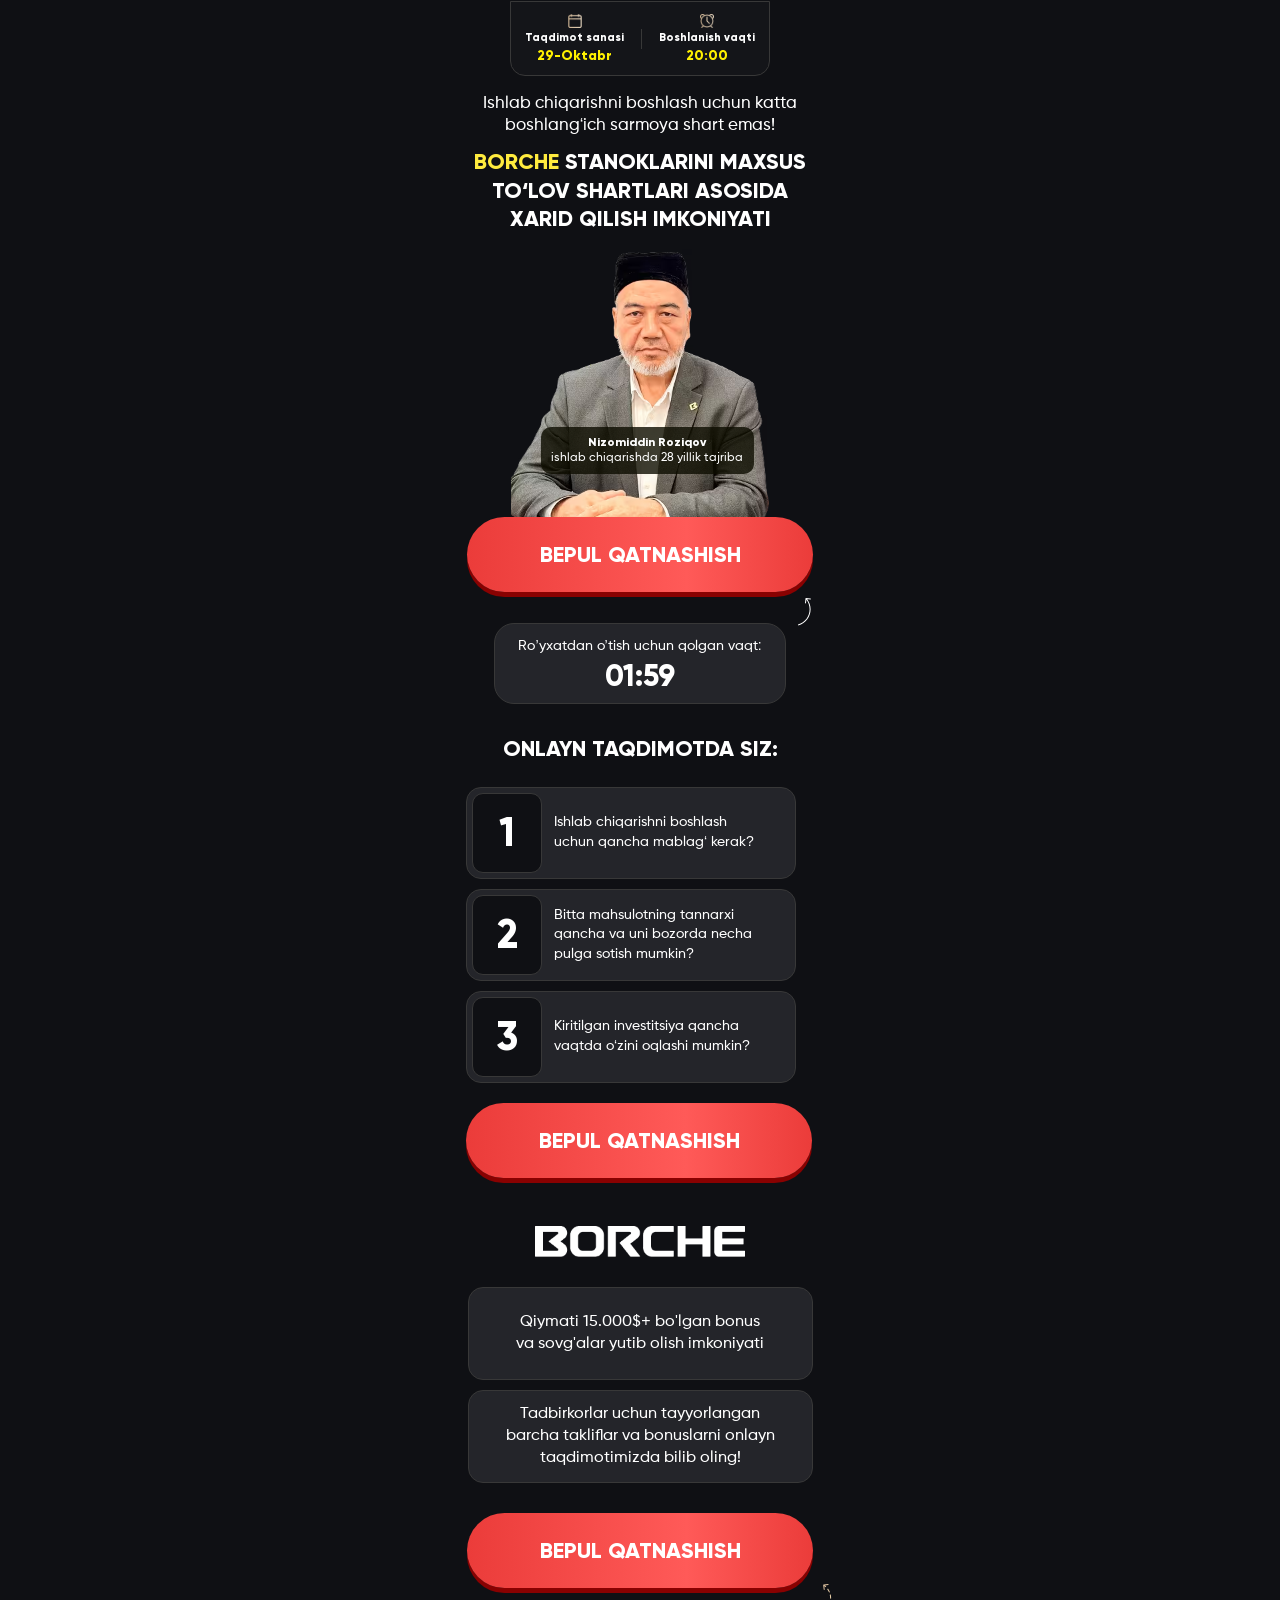
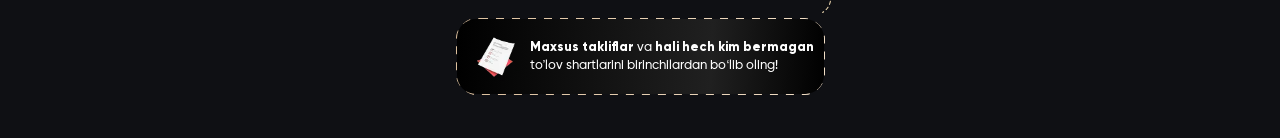
==== index.html @ fddc9a44 "Add files via upload" ====
<!DOCTYPE html>
<html lang="uz">

<head>
    <meta charset="UTF-8">
    <meta name="viewport" content="width=device-width, initial-scale=1.0">
    <title>Borche Stanoklari</title>
    <!-- Meta Pixel Code -->
    <script>
        !function (f, b, e, v, n, t, s) {
            if (f.fbq) return; n = f.fbq = function () {
                n.callMethod ?
                    n.callMethod.apply(n, arguments) : n.queue.push(arguments)
            };
            if (!f._fbq) f._fbq = n; n.push = n; n.loaded = !0; n.version = '2.0';
            n.queue = []; t = b.createElement(e); t.async = !0;
            t.src = v; s = b.getElementsByTagName(e)[0];
            s.parentNode.insertBefore(t, s)
        }(window, document, 'script',
            'https://connect.facebook.net/en_US/fbevents.js');
        fbq('init', '3901499340163446');
        fbq('track', 'PageView');
    </script>
    <noscript><img height="1" width="1" style="display:none"
            src="https://www.facebook.com/tr?id=3901499340163446&ev=PageView&noscript=1" /></noscript>
    <!-- End Meta Pixel Code -->
    <style>
        * {
            margin: 0;
            padding: 0;
            box-sizing: border-box
        }

        html,
        body {
            overflow-x: hidden
        }

        body {
            background-color: #0F1014
        }

        .webinar {
            padding-top: 0.5px;
            padding-bottom: 43px
        }

        .webinar__container {
            max-width: 390px;
            margin: 0 auto;
            padding: 0 10px;
            display: flex;
            flex-direction: column;
            align-items: center;
            justify-content: center;
            position: relative
        }

        .webiner__date {
            background-color: #141519;
            border: 1px solid #383838;
            border-bottom-right-radius: 15px;
            max-width: 260px;
            width: 100%;
            display: flex;
            align-items: center;
            justify-content: center;
            padding: 12px 0 10px 0;
            margin-bottom: 17px;
            color: white;
            border-bottom-left-radius: 15px;
            gap: 17px
        }

        .webinar__date-item {
            display: flex;
            flex-direction: column;
            align-items: center;
            justify-content: center
        }

        .webinar__date-label {
            font-family: Gilroy, sans-serif;
            font-weight: 800;
            font-size: 11px;
            line-height: 104%;
            text-align: center;
            margin-bottom: 4px;
            padding-top: 4px
        }

        .webinar__date-value {
            font-family: Gilroy, sans-serif;
            font-weight: 800;
            font-size: 14px;
            line-height: 129%;
            text-align: center;
            color: #FFF100
        }

        .webinar__intro {
            font-family: Gilroy, sans-serif;
            font-weight: 500;
            font-size: 16.6px;
            line-height: 130%;
            text-align: center;
            margin-bottom: 12px;
            color: white
        }

        .webinar__title {
            font-family: Gilroy, sans-serif;
            font-weight: 800;
            font-size: clamp(18px, 6.1vw, 22px);
            line-height: 130%;
            text-align: center;
            text-transform: uppercase;
            color: white;
            margin-bottom: 15px
        }

        .webinar__title span {
            color: #FFEB3E
        }

        .webinar__subtitle {
            background-color: #141519;
            border-radius: 10px;
            max-width: 294px;
            width: 100%;
            border: 2px solid transparent;
            border-radius: 12px;
            padding: 11px 0;
            margin-bottom: 20px;
            background: linear-gradient(#141519, #141519) padding-box, linear-gradient(90deg, #DCC09E 0%, #F1DEC6 100%) border-box;
            color: white;
            font-family: Gilroy, sans-serif;
            font-weight: 500;
            font-size: 12px;
            line-height: 16px;
            text-align: center
        }

        .webinar__speaker {
            max-width: 258px;
            width: 100%;
            height: auto
        }

        .webinar__button {
            border-radius: 100px;
            max-width: 346px;
            background: linear-gradient(90deg, #EB3C3A 0%, #FF5A58 63.46%, #EB3C3A 100%);
            box-shadow: 0px 5px 0px 0px #890101;
            color: white;
            font-family: Gilroy, sans-serif;
            padding: 28px 0 27px 0;
            border: none;
            max-width: 346px;
            width: 100%;
            margin-bottom: 6px;
            margin-top: -30px;
            cursor: pointer;
            font-weight: 800;
            font-size: 22px;
            line-height: 20px;
            letter-spacing: 5%;
            text-align: center
        }

        .webinar__countdown {
            position: relative
        }

        .webinar__countdown svg {
            position: absolute;
            top: 0px;
            right: -25px
        }

        .webinar__countdown-content {
            background-color: #24252A;
            border: 1px solid #383838;
            border-radius: 20px;
            width: 100%;
            display: flex;
            flex-direction: column;
            align-items: center;
            justify-content: center;
            gap: 4px;
            padding: 15px 23px 12px 23px;
            margin-bottom: 37px;
            color: white;
            margin-top: 25px
        }

        .webinar__countdown-label {
            font-family: Gilroy, sans-serif;
            font-weight: 500;
            font-size: 14px;
            line-height: 100%;
            text-align: center;
            margin-bottom: 4px
        }

        .webinar__countdown-time {
            font-family: Gilroy, sans-serif;
            font-weight: 800;
            font-size: 30px;
            line-height: 100%
        }

        .webinar__topics {
            max-width: 348px;
            width: 100%
        }

        .webinar__topics-title {
            font-family: Gilroy, sans-serif;
            font-weight: 800;
            font-size: 22px;
            line-height: 16px;
            text-align: center;
            text-transform: uppercase;
            margin-bottom: 30px;
            color: white
        }

        .webinar__topic-list {
            display: flex;
            flex-direction: column;
            gap: 10px;
            margin-bottom: 50px
        }

        .webinar__topic {
            background-color: #24252A;
            border: 1px solid #383838;
            max-width: 330px;
            width: 100%;
            color: white;
            border-radius: 15px;
            list-style: none;
            display: flex;
            align-items: center;
            padding: 5px;
            gap: 12px
        }

        .weibner__info {
            background: linear-gradient(0deg, rgba(0, 0, 0, 0.6), rgba(0, 0, 0, 0.6)),
                linear-gradient(0deg, rgba(52, 50, 0, 0.5), rgba(52, 50, 0, 0.5));
            max-width: 213px;
            width: 100%;
            text-align: center;
            position: absolute;
            border-radius: 10px;
            color: white;
            padding: 7px 0;
            top: 426px;
            left: 54%;
            transform: translateX(-54%);
        }

        .weibner__info h2 {
            font-family: Gilroy, sans-serif;
            font-weight: 800;
            font-size: 12px;
            line-height: 140%;
            text-align: center;
        }

        .weibner__info p {
            font-family: Gilroy, sans-serif;
            font-weight: 500;
            font-size: 12px;
            line-height: 140%;
            text-align: center;
        }

        .webinar__topic-number {
            background-color: #0F1014;
            border: 1px solid #383838;
            border-radius: 11px;
            max-width: 70px;
            width: 100%;
            display: flex;
            align-items: center;
            justify-content: center;
            padding: 19px 0;
            font-family: Gilroy, sans-serif;
            font-weight: 800;
            font-size: 40px;
            line-height: 16px;
            text-align: center;
            text-transform: uppercase;
            height: 80px
        }

        .webinar__topic-text {
            font-family: Gilroy, sans-serif;
            font-weight: 500;
            font-size: 14px;
            line-height: 140%
        }

        .webinar__products {
            padding-top: 42px
        }

        .webinar__logo {
            margin: 0 auto 30px;
            display: flex
        }

        .webinar__product-image {
            max-width: 349px;
            width: 100%;
            height: auto
        }

        .webiner___images-box {
            display: flex;
            flex-direction: column;
            gap: 20px;
            margin-bottom: 20px
        }

        .webinar__products-description {
            border: 1px solid #383838;
            background-color: #24252A;
            border-radius: 15px;
            max-width: 348px;
            width: 100%;
            height: 93px;
            margin-bottom: 60px;
            color: white;
            display: flex;
            align-items: center;
            justify-content: center;
            font-family: Gilroy, sans-serif;
            font-weight: 500;
            font-size: 16px;
            line-height: 22px;
            text-align: center;
            padding: 14px 37px
        }

        .webinar__benefits {
            position: relative
        }

        .webinar__benefits svg {
            position: absolute;
            top: -34px;
            right: -7px
        }

        .webinar__benefit {
            display: flex;
            align-items: center;
            gap: 5px;
            padding: 10px;
            background: linear-gradient(92.38deg, #000000 0.55%, #202020 69.03%, #000000 100%);
            background-image: linear-gradient(92.38deg, #000000 0.55%, #202020 69.03%, #000000 100%), url("data:image/svg+xml,%3Csvg width='100%25' height='100%25' xmlns='http://www.w3.org/2000/svg'%3E%3Cdefs%3E%3ClinearGradient id='grad' x1='0%25' y1='0%25' x2='100%25' y2='0%25'%3E%3Cstop offset='0%25' stop-color='%23DCC09E'/%3E%3Cstop offset='100%25' stop-color='%23F1DEC6'/%3E%3C/linearGradient%3E%3C/defs%3E%3Crect width='100%25' height='100%25' fill='none' rx='24' ry='24' stroke='url(%23grad)' stroke-width='2' stroke-dasharray='8, 8'/%3E%3C/svg%3E");
            background-origin: border-box;
            background-clip: padding-box, border-box;
            border: 1px dashed transparent;
            border-radius: 24px;
            border-radius: 20px;
            color: white;
            position: relative
        }

        .webinar__benefit-text {
            font-family: Gilroy, sans-serif;
            font-weight: 500;
            font-size: clamp(11px, 3.5vw, 13px);
            line-height: 18px
        }

        .webinar__benefit-text b {
            font-weight: 800
        }

        @media (max-width:350px) {
            .webinar__countdown svg {
                right: -15px
            }

            .webinar__benefit {
                padding: 10px 0px
            }

            .webinar__benefit {
                gap: 0px
            }
            .webinar__products-description {
                padding: 16px 10px;
                font-size: 15px;
            }
        }

        @keyframes button-wiggle {

            0%,
            100% {
                transform: translateY(0)
            }

            50% {
                transform: translateY(-4px)
            }
        }

        .webinar__button {
            animation: button-wiggle 1.8s ease-in-out infinite
        }

        .webinar__button:hover {
            animation-play-state: paused
        }

        @media (prefers-reduced-motion:reduce) {
            .webinar__button {
                animation: none
            }
        }
    </style>
    <link rel="stylesheet" href="./css/main.css" media="print" onload="this.media='all'" />
    <noscript>
        <link rel="stylesheet" href="./css/main.css" />
    </noscript>
</head>

<body>
    <main class="webinar">
        <section class="webinar__container">
            <div class="webiner__date">
                <div class="webinar__date-item">
                    <svg width="14" height="14" viewBox="0 0 14 14" fill="none" xmlns="http://www.w3.org/2000/svg"
                        xmlns:xlink="http://www.w3.org/1999/xlink">
                        <rect width="14" height="14" fill="url(#pattern0_2078_18)" />
                        <defs>
                            <pattern id="pattern0_2078_18" patternContentUnits="objectBoundingBox" width="1" height="1">
                                <use xlink:href="#image0_2078_18" transform="scale(0.00390625)" />
                            </pattern>
                            <image id="image0_2078_18" width="256" height="256" preserveAspectRatio="none"
                                xlink:href="[data-uri]" />
                        </defs>
                    </svg>
                    <p class="webinar__date-label">Taqdimot sanasi</p>
                    <p class="webinar__date-value">29-Oktabr</p>
                </div>
                <div style="background-color: #383838; width: 1px; height: 20px;"></div>
                <div class="webinar__date-item">
                    <svg width="14" height="14" viewBox="0 0 14 14" fill="none" xmlns="http://www.w3.org/2000/svg"
                        xmlns:xlink="http://www.w3.org/1999/xlink">
                        <rect width="14" height="14" fill="url(#pattern0_2078_17)" />
                        <defs>
                            <pattern id="pattern0_2078_17" patternContentUnits="objectBoundingBox" width="1" height="1">
                                <use xlink:href="#image0_2078_17" transform="scale(0.00390625)" />
                            </pattern>
                            <image id="image0_2078_17" width="256" height="256" preserveAspectRatio="none"
                                xlink:href="[data-uri]" />
                        </defs>
                    </svg>
                    <p class="webinar__date-label">Boshlanish vaqti</p>
                    <p class="webinar__date-value">20:00</p>
                </div>
            </div>

            <p class="webinar__intro">Ishlab chiqarishni boshlash uchun katta <br> boshlang‘ich sarmoya shart emas!
            </p>

            <h1 class="webinar__title"><span class="webinar__brand">BORCHE</span> stanoklarini maxsus <br> to‘lov
                shartlari asosida <br> xarid qilish imkoniyati
            </h1>



            <div class="weibner__info">
                <h2>Nizomiddin Roziqov</h2>
                <p>ishlab chiqarishda 28 yillik tajriba</p>
            </div>
            <img class="webinar__speaker" src="./images/speaker.avif" loading="lazy" decoding="async" width="258"
                height="298" alt="speaker">
            <button class="webinar__button registerBtn">BEPUL QATNASHISH</button>

            <div class="webinar__countdown">
                <div class="webinar__countdown-content">
                    <p class="webinar__countdown-label">Ro’yxatdan o’tish uchun qolgan vaqt:</p>
                    <p class="webinar__countdown-time timer" id="timer">02:00</p>
                </div>
                <svg width="13" height="28" viewBox="0 0 13 28" fill="none" xmlns="http://www.w3.org/2000/svg">
                    <path
                        d="M8.6533 1.31308L9.04727 1.0052V1.0052L8.6533 1.31308ZM8.6533 1.31308L9.04727 1.0052L8.41189 0.192163L8.01792 0.500044L7.62396 0.807925L8.25934 1.62096L8.6533 1.31308ZM0.131592 26.9902L0.2633 27.4726C11.8052 24.3209 16.4145 10.4324 9.04727 1.0052L8.6533 1.31308L8.25934 1.62096C15.1867 10.4853 10.8526 23.5444 -0.00011684 26.5079L0.131592 26.9902ZM8.0788 0.0037629C7.80471 -0.0298558 7.55526 0.165084 7.52164 0.439173L6.97379 4.9057C6.94018 5.17979 7.13511 5.42923 7.4092 5.46285C7.68329 5.49647 7.93274 5.30153 7.96636 5.02744L8.45333 1.0572L12.4236 1.54418C12.6977 1.57779 12.9471 1.38285 12.9807 1.10877C13.0144 0.834678 12.8194 0.585232 12.5453 0.551613L8.0788 0.0037629Z"
                        fill="white" />
                </svg>
            </div>


            <div class="webinar__topics">
                <h2 class="webinar__topics-title">onlayn taqdimotda siz:</h2>

                <ul class="webinar__topic-list">
                    <li class="webinar__topic">
                        <span class="webinar__topic-number">1</span>

                        <p class="webinar__topic-text">Ishlab chiqarishni boshlash <br> uchun qancha mablag‘ kerak?
                        </p>
                    </li>
                    <li class="webinar__topic">
                        <span class="webinar__topic-number">2</span>

                        <p class="webinar__topic-text">Bitta mahsulotning tannarxi <br> qancha va uni bozorda necha
                            <br> pulga sotish mumkin?
                        </p>
                    </li>
                    <li class="webinar__topic">
                        <span class="webinar__topic-number">3</span>

                        <p class="webinar__topic-text">Kiritilgan investitsiya qancha <br> vaqtda o‘zini oqlashi
                            mumkin?</p>
                    </li>
                </ul>


                <button class="webinar__button registerBtn">BEPUL QATNASHISH</button>
            </div>

            <div class="webinar__products">
                <img class="webinar__logo" src="./images/logo.avif" loading="lazy" decoding="async" width="210"
                    height="31" alt="logo">

                      <!-- <div class="webiner___images-box">
                    <img class="webinar__product-image" src="./images/borche1.avif" loading="lazy" decoding="async"
                        width="349" height="219" alt="borche">
                    <img class="webinar__product-image" src="./images/borche2.avif" loading="lazy" decoding="async"
                        width="349" height="219" alt="borche">
                </div> -->

                <p class="webinar__products-description" style="margin-bottom: 10px;">Qiymati 15.000$+ bo'lgan bonus <br> va sovg'alar yutib olish imkoniyati</p>
                <p class="webinar__products-description">Tadbirkorlar uchun tayyorlangan <br> barcha takliflar va
                    bonuslarni onlayn <br> taqdimotimizda
                    bilib oling!</p>
            </div>

            <button class="webinar__button registerBtn" style="margin-bottom: 30px;">BEPUL QATNASHISH</button>

            <div class="webinar__benefits">
                <svg width="10" height="30" viewBox="0 0 10 30" fill="none" xmlns="http://www.w3.org/2000/svg">
                    <path
                        d="M2.46952 1.66098L2.77979 1.2689V1.2689L2.46952 1.66098ZM1.88711 28.1967C2.11504 28.0408 2.17343 27.7296 2.01754 27.5017C1.86164 27.2738 1.55049 27.2154 1.32256 27.3713L1.60484 27.784L1.88711 28.1967ZM3.69296 25.3829C3.50001 25.5805 3.50375 25.897 3.7013 26.09C3.89885 26.2829 4.21541 26.2792 4.40836 26.0817L4.05066 25.7323L3.69296 25.3829ZM6.46157 23.508C6.61132 23.276 6.54464 22.9665 6.31263 22.8168C6.08063 22.667 5.77115 22.7337 5.62139 22.9657L6.04148 23.2368L6.46157 23.508ZM7.03254 20.2127C6.93147 20.4696 7.05787 20.7599 7.31485 20.861C7.57183 20.962 7.86209 20.8356 7.96316 20.5786L7.49785 20.3957L7.03254 20.2127ZM8.86254 17.4131C8.91181 17.1414 8.73148 16.8812 8.45977 16.8319C8.18806 16.7826 7.92785 16.963 7.87858 17.2347L8.37056 17.3239L8.86254 17.4131ZM8.13356 14.1487C8.13757 14.4249 8.36465 14.6454 8.64076 14.6414C8.91687 14.6374 9.13746 14.4104 9.13346 14.1342L8.63351 14.1415L8.13356 14.1487ZM8.76585 10.864C8.70833 10.5939 8.44276 10.4216 8.17267 10.4791C7.90258 10.5366 7.73026 10.8022 7.78778 11.0723L8.27681 10.9681L8.76585 10.864ZM6.84763 8.12497C6.95727 8.37841 7.25161 8.49498 7.50505 8.38534C7.7585 8.27569 7.87507 7.98135 7.76542 7.72791L7.30653 7.92644L6.84763 8.12497ZM6.16248 4.85216C6.00458 4.62562 5.69292 4.56998 5.46638 4.72788C5.23984 4.88578 5.1842 5.19744 5.3421 5.42398L5.75229 5.13807L6.16248 4.85216ZM3.3302 3.07354C3.52945 3.26473 3.84597 3.2582 4.03716 3.05895C4.22835 2.8597 4.22182 2.54319 4.02257 2.352L3.67639 2.71277L3.3302 3.07354ZM2.5775 1.10882C2.36096 0.93746 2.04651 0.974087 1.87515 1.19063C1.70379 1.40717 1.74041 1.72163 1.95695 1.89299L2.26723 1.5009L2.5775 1.10882ZM1.55238 1.57283C1.76892 1.74419 2.08338 1.70756 2.25474 1.49102C2.4261 1.27448 2.38947 0.960021 2.17293 0.788661L1.86265 1.18074L1.55238 1.57283ZM0.241699 28.6234L0.483412 29.0611C0.971274 28.7917 1.43923 28.503 1.88711 28.1967L1.60484 27.784L1.32256 27.3713C0.900987 27.6596 0.460103 27.9316 -1.39414e-05 28.1857L0.241699 28.6234ZM4.05066 25.7323L4.40836 26.0817C5.18779 25.2836 5.87266 24.4204 6.46157 23.508L6.04148 23.2368L5.62139 22.9657C5.06824 23.8227 4.42504 24.6334 3.69296 25.3829L4.05066 25.7323ZM7.49785 20.3957L7.96316 20.5786C8.36678 19.5524 8.66702 18.4913 8.86254 17.4131L8.37056 17.3239L7.87858 17.2347C7.69457 18.2495 7.41207 19.2476 7.03254 20.2127L7.49785 20.3957ZM8.63351 14.1415L9.13346 14.1342C9.11757 13.0385 8.99554 11.9426 8.76585 10.864L8.27681 10.9681L7.78778 11.0723C8.00377 12.0865 8.11861 13.1175 8.13356 14.1487L8.63351 14.1415ZM7.30653 7.92644L7.76542 7.72791C7.33425 6.73125 6.80036 5.76731 6.16248 4.85216L5.75229 5.13807L5.3421 5.42398C5.94122 6.28353 6.44264 7.18883 6.84763 8.12497L7.30653 7.92644ZM3.67639 2.71277L4.02257 2.352C3.63105 1.9763 3.21682 1.61474 2.77979 1.2689L2.46952 1.66098L2.15924 2.05307C2.57141 2.37924 2.96167 2.71991 3.3302 3.07354L3.67639 2.71277ZM2.46952 1.66098L2.77979 1.2689L2.5775 1.10882L2.26723 1.5009L1.95695 1.89299L2.15924 2.05307L2.46952 1.66098ZM1.86265 1.18074L2.17293 0.788661L1.97064 0.628579L1.66037 1.02066L1.35009 1.41275L1.55238 1.57283L1.86265 1.18074ZM1.60252 0.524021C1.32823 0.555969 1.13178 0.804224 1.16373 1.07851L1.68435 5.54829C1.7163 5.82258 1.96455 6.01904 2.23884 5.98709C2.51313 5.95514 2.70958 5.70689 2.67764 5.4326L2.21486 1.45946L6.188 0.99668C6.46228 0.964732 6.65874 0.716477 6.62679 0.442189C6.59484 0.167901 6.34659 -0.0285539 6.0723 0.00339444L1.60252 0.524021Z"
                        fill="url(#paint0_linear_2078_58)" />
                    <defs>
                        <linearGradient id="paint0_linear_2078_58" x1="2.19691" y1="0.806801" x2="11.4964" y2="24.1373"
                            gradientUnits="userSpaceOnUse">
                            <stop stop-color="#DCC09E" />
                            <stop offset="1" stop-color="#FCE6BB" />
                        </linearGradient>
                    </defs>
                </svg>

                <div class="webinar__benefit">
                    <img class="webinar__gift" src="./images/gift.avif" loading="lazy" decoding="async" width="58"
                        height="55" alt="gift">
                    <p class="webinar__benefit-text"><b>Maxsus takliflar</b> va <b>hali hech kim bermagan</b> <br>
                        to’lov shartlarini
                        birinchilardan
                        bo‘lib oling!</p>
                </div>
            </div>
        </section>
    </main>

    <!-- Modal -->
    <div id="registrationModal" class="homeModal" style="display: none">
        <div class="homeModalOverlay"></div>
        <div class="homeFormContainer">
            <button class="closeButton" id="closeModalBtn">
                <svg xmlns="http://www.w3.org/2000/svg" width="16" height="16" viewBox="0 0 12 12" fill="none">
                    <path d="M1 11L11 1M1 1.00001L11 11" stroke="currentColor" stroke-width="1.5"
                        stroke-linecap="round" />
                </svg>
            </button>
            <div class="homeFormTop">
                <h1 class="homeFormTopTitle">
                    Ro'yxatdan o'tish uchun ma'lumotlaringizni kiriting!
                </h1>
            </div>
            <form id="registrationForm" name="contact-form">
                <!-- ISM -->
                <div class="HomeFormRow">
                    <label class="HomeFormRowLabel" for="name">Ismingiz:</label>
                    <input class="HomeFormRowInput" type="text" id="name" name="name" placeholder="Ismingizni kiriting"
                        autocomplete="name" />
                    <p class="homeFormErrorText" id="nameError" style="display: none">
                        ❌ Ismingizni kiriting!
                    </p>
                </div>

                <!-- TELEFON -->
                <div class="HomeFormRow">
                    <label class="HomeFormRowLabel" for="phone">Telefon raqamingiz:</label>

                    <div class="phone-input-container">
                        <!-- LEFT: country -->
                        <button type="button" class="selected-country" id="selectedCountry">
                            <span class="selected-flag" id="selectedCountryFlag">🇺🇿</span>

                            <svg id="dropdownIcon" xmlns="http://www.w3.org/2000/svg" width="16" height="16"
                                viewBox="0 0 24 24" fill="none" stroke="currentColor" stroke-width="2"
                                stroke-linecap="round" stroke-linejoin="round">
                                <polyline points="6 9 12 15 18 9"></polyline>
                            </svg>
                            <span class="selected-code" id="selectedCountryCodeText">+998</span>
                        </button>

                        <!-- dropdown -->
                        <div class="country-dropdown" id="countryDropdown" style="display:none"></div>

                        <!-- RIGHT: phone input (number span inside) -->
                        <div class="phone-field">
                            <input class="HomeFormRowInput phone-input" type="tel" id="phone" name="phone"
                                inputmode="numeric" placeholder="00 0000 00 00" autocomplete="tel"
                                style="border: none; background-color: transparent;padding-left: 5px;" />
                        </div>
                    </div>

                    <p class="homeFormErrorText" id="phoneError" style="display:none">
                        ❌ Telefon raqam mos emas!
                    </p>
                </div>


                <button type="submit" class="HomeFormBtn" id="submitBtn">
                    DAVOM ETISH
                </button>
            </form>

        </div>
    </div>

    <script defer src="./js/phoneFormatter.js"></script>
    <script defer src="./js/app.js"></script>
</body>

</html>
---- css/main.css ----
@font-face { font-family: "Gilroy"; src: url("/fonts/Gilroy-ExtraBold.woff2") format("woff2"); font-weight: 800; font-display: swap; } @font-face { font-family: "Gilroy"; src: url("/fonts/Gilroy-Medium.subset.woff2") format("woff2"); font-weight: 500; font-display: swap; } @font-face { font-family: "Gilroy"; src: url("/fonts/Gilroy-Regular.subset.woff2") format("woff2"); font-weight: 400; font-display: swap; } html, body { overflow-x: hidden; } .homeModal, .homeModalOverlay { position: fixed; top: 0; height: 100vh; width: 100%; left: 0; } .homeModal { z-index: 30; justify-content: center; align-items: center; display: flex; } .homeModalOverlay { background-color: rgba(0, 0, 0, 0.3); backdrop-filter: blur(5px); } .homeFormContainer { position: relative; z-index: 30; background-color: #fff; color: #000; border-radius: 8px; padding: 20px 40px 40px; width: 100%; max-width: 520px; box-shadow: 0 4px 12px rgba(0, 0, 0, 0.1); margin: 0 20px; position: fixed; top: 50%; left: 50%; transform: translate(-50%, -50%); } .homeFormTop { display: flex; justify-content: space-between; } .homeFormTopTitle { font-family: Inter, sans-serif; font-size: clamp(21px, 6.6vw, 24px); margin: 0 0 20px; color: #000; font-weight: 600; text-align: center; margin-left: auto; margin-right: auto; } .closeButton { background: 0 0; border: none; cursor: pointer; padding: 4px; justify-content: center; align-items: center; display: flex; position: absolute; top: 20px; right: 20px; color: #000; } .homeFormErrorText { color: #e53e3e; margin-bottom: 12px; font-size: 14px; font-family: system-ui, -apple-system, BlinkMacSystemFont, "Segoe UI", sans-serif; padding-top: 5px; padding-bottom: 5px; } .HomeFormRowInput, .HomeFormRowLabel { font-family: system-ui, -apple-system, BlinkMacSystemFont, "Segoe UI", sans-serif; font-size: 18px; } .HomeFormRow { margin-bottom: 20px; } .HomeFormRowLabel { display: block; margin-bottom: 6px; color: #000; } .HomeFormRowInput { width: 100%; padding: 10px 16px; border: 1px solid #c9c9c9; min-height: 48px; background-color: #f3f7f8; border-radius: 6px; font-weight: 400; outline: 0; height: 50px; transition: border-color 0.2s; } .HomeFormRowInput:focus { border-color: #EB3C3A; } .HomeFormRowInput::placeholder { color: #aaa; } .HomeFormBtn { font-family: sans-serif; height: 60px; width: 100%; cursor: pointer; border-radius: 10px; transition: 0.3s; background: linear-gradient(90deg, #EB3C3A 0%, #FF5A58 63.46%, #EB3C3A 100%); font-weight: 700; font-size: 28px; color: white; text-transform: uppercase; border: none; position: relative; display: flex; align-items: center; justify-content: center; } .phone-input-container { display: flex; align-items: center; position: relative; border: 1px solid #c9c9c9; background-color: transparent; border-radius: 6px; } .phone-input-container:focus { border-color: #e71f1f; } .selected-code { display: flex; color: #000; margin-left: 10px; } .country-selector { position: relative; margin-right: 10px; } .selected-country { display: flex; align-items: center; padding: 10px; padding-right: 0; border-radius: 6px; cursor: pointer; min-height: 50px; font-family: sans-serif !important; font-size: 18px; font-weight: 400 !important; min-width: max-content; border: none; background-color: transparent; } .country-dropdown { position: absolute; top: 110%; left: 0; width: 100%; background-color: #fff; border: 1px solid #c9c9c9; border-radius: 6px; box-shadow: 0 4px 12px rgba(0, 0, 0, 0.1); z-index: 40; max-height: 200px; overflow-y: auto; font-family: sans-serif !important; font-weight: 400 !important; } .country-option { display: flex; justify-content: space-between; align-items: center; padding: 10px; cursor: pointer; font-family: sans-serif; font-weight: 400 !important; } .country-option:hover { background-color: #f3f7f8; } .country-option.selected { background-color: #e6f0fa; } @media screen and (max-width: 768px) { .homeFormContainer { max-width: 100%; padding: 80px 20px 20px; margin: 0; border-radius: 6px; height: 100vh; } .homeFormTopTitle { text-align: center; max-width: 408px; margin-left: auto; margin-right: auto; font-weight: 700; margin-bottom: 15px; } .homeFormTop { flex-direction: column; align-items: flex-start; } .closeButton { width: 100%; height: 50px; background-color: #000; color: #fff; padding-right: 20px; top: 0; left: 0; justify-content: end; } .homeFormErrorText { font-size: 12px; margin-bottom: 8px; } .HomeFormRowLabel { margin-bottom: 6px; } .HomeFormRowInput { padding: 0 12px; min-height: 40px; background-color: transparent; } .HomeFormRowInput::placeholder { color: #a3a3a3; } .HomeFormBtn { font-size: 18px; font-weight: 700; margin-top: 24px; } } @media screen and (max-width: 480px) { .homeFormContainer { max-width: 100%; padding: 80px 20px 20px; margin: 0; border-radius: 6px; height: 100vh; } .homeFormTopTitle { text-align: center; margin: 0 auto 15px; } .homeFormErrorText { font-size: 12px; margin-bottom: 8px; } .HomeFormRowLabel { margin-bottom: 6px; } .HomeFormRowInput { padding: 0 12px; min-height: 40px; background-color: transparent; border-radius: 10px; } .HomeFormRowInput::placeholder { color: #a3a3a3; } .HomeFormBtn { font-size: 16px; padding: 10px 0; margin-top: 24px; height: 50px; } } .thank-you-page { background-color: #E0F6FF; color: #191919; } .thank-you { width: 100%; max-width: 714px; min-height: 100svh; margin: 0 auto; border-radius: 30px; padding: 100px 52px 176px; background: #fff; text-align: center; font-family: 'Poppins', Arial, sans-serif; } .thank-you__tick { display: block; width: 60px; height: 68px; object-fit: contain; margin: 0 auto 44px; } .thank-you__title { margin: 0; font-size: 48px; font-weight: 700; line-height: 1.27; letter-spacing: -1.2px; } .thank-you__description { margin: 40px -10px 0; font-size: 23px; line-height: 1.5; letter-spacing: -.6px; } .thank-you__arrow { display: block; width: 30px; height: 108px; margin: 58px auto 46px; } .thank-you__subscribe { position: relative; display: flex; align-items: center; justify-content: center; width: 100%; min-height: 126px; border-radius: 100px; background: linear-gradient(100deg, #00a3d8, #25b0ed 52%, #00a1d9); box-shadow: 0 8px 0 #1a6382; color: #fff; text-decoration: none; font-size: 38px; font-weight: 700; line-height: 1.2; letter-spacing: -.7px; } .thank-you__subscribe[href] { cursor: pointer; } .thank-you__subscribe:focus-visible { outline: 3px solid #1a6382; outline-offset: 12px; } .thank-you__telegram { position: absolute; right: 76px; width: 48px; height: 48px; } @media (max-width: 713px) { .thank-you { padding: 10vw 0vw 24.6vw; } .thank-you__tick { width: 8.4vw; height: 9.5vw; margin-bottom: 6.2vw; } .thank-you__title { font-size: 6.72vw; letter-spacing: -.168vw; } .thank-you__description { margin-top: 5.6vw; font-size: 3.6vw; letter-spacing: -.084vw; } .thank-you__arrow { width: 4.2vw; height: 15.1vw; margin: 8.1vw auto 6.45vw; } .thank-you__subscribe { min-height: 17.65vw; font-size: 5.32vw; letter-spacing: -.098vw; box-shadow: 0 1.12vw 0 #1a6382; } .thank-you__telegram { right: 10.64vw; width: 6.72vw; height: 6.72vw; } }
---- css/main.css ----
@font-face { font-family: "Gilroy"; src: url("/fonts/Gilroy-ExtraBold.woff2") format("woff2"); font-weight: 800; font-display: swap; } @font-face { font-family: "Gilroy"; src: url("/fonts/Gilroy-Medium.subset.woff2") format("woff2"); font-weight: 500; font-display: swap; } @font-face { font-family: "Gilroy"; src: url("/fonts/Gilroy-Regular.subset.woff2") format("woff2"); font-weight: 400; font-display: swap; } html, body { overflow-x: hidden; } .homeModal, .homeModalOverlay { position: fixed; top: 0; height: 100vh; width: 100%; left: 0; } .homeModal { z-index: 30; justify-content: center; align-items: center; display: flex; } .homeModalOverlay { background-color: rgba(0, 0, 0, 0.3); backdrop-filter: blur(5px); } .homeFormContainer { position: relative; z-index: 30; background-color: #fff; color: #000; border-radius: 8px; padding: 20px 40px 40px; width: 100%; max-width: 520px; box-shadow: 0 4px 12px rgba(0, 0, 0, 0.1); margin: 0 20px; position: fixed; top: 50%; left: 50%; transform: translate(-50%, -50%); } .homeFormTop { display: flex; justify-content: space-between; } .homeFormTopTitle { font-family: Inter, sans-serif; font-size: clamp(21px, 6.6vw, 24px); margin: 0 0 20px; color: #000; font-weight: 600; text-align: center; margin-left: auto; margin-right: auto; } .closeButton { background: 0 0; border: none; cursor: pointer; padding: 4px; justify-content: center; align-items: center; display: flex; position: absolute; top: 20px; right: 20px; color: #000; } .homeFormErrorText { color: #e53e3e; margin-bottom: 12px; font-size: 14px; font-family: system-ui, -apple-system, BlinkMacSystemFont, "Segoe UI", sans-serif; padding-top: 5px; padding-bottom: 5px; } .HomeFormRowInput, .HomeFormRowLabel { font-family: system-ui, -apple-system, BlinkMacSystemFont, "Segoe UI", sans-serif; font-size: 18px; } .HomeFormRow { margin-bottom: 20px; } .HomeFormRowLabel { display: block; margin-bottom: 6px; color: #000; } .HomeFormRowInput { width: 100%; padding: 10px 16px; border: 1px solid #c9c9c9; min-height: 48px; background-color: #f3f7f8; border-radius: 6px; font-weight: 400; outline: 0; height: 50px; transition: border-color 0.2s; } .HomeFormRowInput:focus { border-color: #EB3C3A; } .HomeFormRowInput::placeholder { color: #aaa; } .HomeFormBtn { font-family: sans-serif; height: 60px; width: 100%; cursor: pointer; border-radius: 10px; transition: 0.3s; background: linear-gradient(90deg, #EB3C3A 0%, #FF5A58 63.46%, #EB3C3A 100%); font-weight: 700; font-size: 28px; color: white; text-transform: uppercase; border: none; position: relative; display: flex; align-items: center; justify-content: center; } .phone-input-container { display: flex; align-items: center; position: relative; border: 1px solid #c9c9c9; background-color: transparent; border-radius: 6px; } .phone-input-container:focus { border-color: #e71f1f; } .selected-code { display: flex; color: #000; margin-left: 10px; } .country-selector { position: relative; margin-right: 10px; } .selected-country { display: flex; align-items: center; padding: 10px; padding-right: 0; border-radius: 6px; cursor: pointer; min-height: 50px; font-family: sans-serif !important; font-size: 18px; font-weight: 400 !important; min-width: max-content; border: none; background-color: transparent; } .country-dropdown { position: absolute; top: 110%; left: 0; width: 100%; background-color: #fff; border: 1px solid #c9c9c9; border-radius: 6px; box-shadow: 0 4px 12px rgba(0, 0, 0, 0.1); z-index: 40; max-height: 200px; overflow-y: auto; font-family: sans-serif !important; font-weight: 400 !important; } .country-option { display: flex; justify-content: space-between; align-items: center; padding: 10px; cursor: pointer; font-family: sans-serif; font-weight: 400 !important; } .country-option:hover { background-color: #f3f7f8; } .country-option.selected { background-color: #e6f0fa; } @media screen and (max-width: 768px) { .homeFormContainer { max-width: 100%; padding: 80px 20px 20px; margin: 0; border-radius: 6px; height: 100vh; } .homeFormTopTitle { text-align: center; max-width: 408px; margin-left: auto; margin-right: auto; font-weight: 700; margin-bottom: 15px; } .homeFormTop { flex-direction: column; align-items: flex-start; } .closeButton { width: 100%; height: 50px; background-color: #000; color: #fff; padding-right: 20px; top: 0; left: 0; justify-content: end; } .homeFormErrorText { font-size: 12px; margin-bottom: 8px; } .HomeFormRowLabel { margin-bottom: 6px; } .HomeFormRowInput { padding: 0 12px; min-height: 40px; background-color: transparent; } .HomeFormRowInput::placeholder { color: #a3a3a3; } .HomeFormBtn { font-size: 18px; font-weight: 700; margin-top: 24px; } } @media screen and (max-width: 480px) { .homeFormContainer { max-width: 100%; padding: 80px 20px 20px; margin: 0; border-radius: 6px; height: 100vh; } .homeFormTopTitle { text-align: center; margin: 0 auto 15px; } .homeFormErrorText { font-size: 12px; margin-bottom: 8px; } .HomeFormRowLabel { margin-bottom: 6px; } .HomeFormRowInput { padding: 0 12px; min-height: 40px; background-color: transparent; border-radius: 10px; } .HomeFormRowInput::placeholder { color: #a3a3a3; } .HomeFormBtn { font-size: 16px; padding: 10px 0; margin-top: 24px; height: 50px; } } .thank-you-page { background-color: #E0F6FF; color: #191919; } .thank-you { width: 100%; max-width: 714px; min-height: 100svh; margin: 0 auto; border-radius: 30px; padding: 100px 52px 176px; background: #fff; text-align: center; font-family: 'Poppins', Arial, sans-serif; } .thank-you__tick { display: block; width: 60px; height: 68px; object-fit: contain; margin: 0 auto 44px; } .thank-you__title { margin: 0; font-size: 48px; font-weight: 700; line-height: 1.27; letter-spacing: -1.2px; } .thank-you__description { margin: 40px -10px 0; font-size: 23px; line-height: 1.5; letter-spacing: -.6px; } .thank-you__arrow { display: block; width: 30px; height: 108px; margin: 58px auto 46px; } .thank-you__subscribe { position: relative; display: flex; align-items: center; justify-content: center; width: 100%; min-height: 126px; border-radius: 100px; background: linear-gradient(100deg, #00a3d8, #25b0ed 52%, #00a1d9); box-shadow: 0 8px 0 #1a6382; color: #fff; text-decoration: none; font-size: 38px; font-weight: 700; line-height: 1.2; letter-spacing: -.7px; } .thank-you__subscribe[href] { cursor: pointer; } .thank-you__subscribe:focus-visible { outline: 3px solid #1a6382; outline-offset: 12px; } .thank-you__telegram { position: absolute; right: 76px; width: 48px; height: 48px; } @media (max-width: 713px) { .thank-you { padding: 10vw 0vw 24.6vw; } .thank-you__tick { width: 8.4vw; height: 9.5vw; margin-bottom: 6.2vw; } .thank-you__title { font-size: 6.72vw; letter-spacing: -.168vw; } .thank-you__description { margin-top: 5.6vw; font-size: 3.6vw; letter-spacing: -.084vw; } .thank-you__arrow { width: 4.2vw; height: 15.1vw; margin: 8.1vw auto 6.45vw; } .thank-you__subscribe { min-height: 17.65vw; font-size: 5.32vw; letter-spacing: -.098vw; box-shadow: 0 1.12vw 0 #1a6382; } .thank-you__telegram { right: 10.64vw; width: 6.72vw; height: 6.72vw; } }
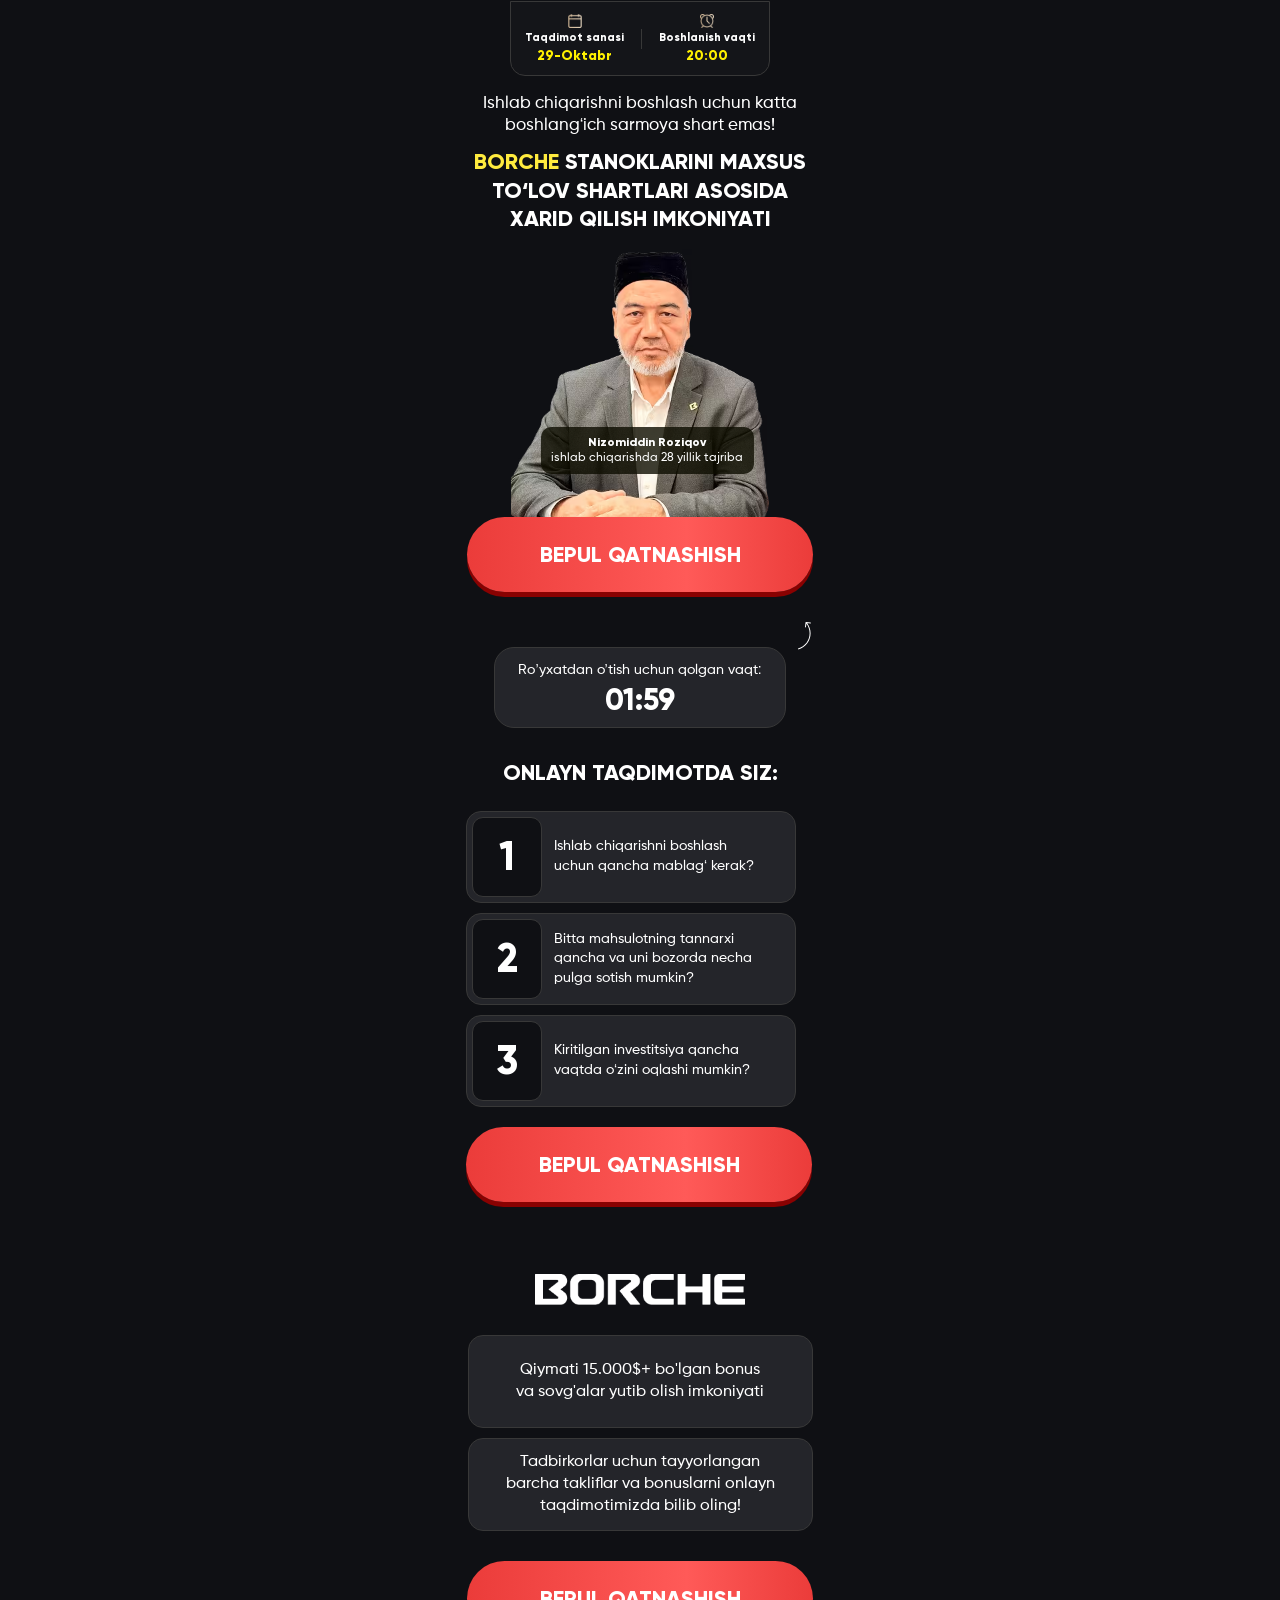
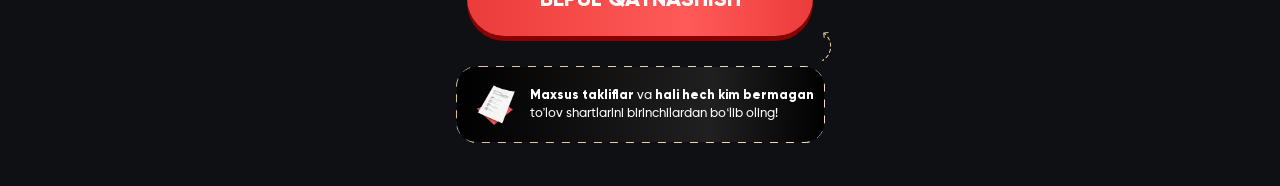
==== commit ae2cf5b7: "Add files via upload" ====
--- a/index.html
+++ b/index.html
@@ -149,7 +149,6 @@
 
         .webinar__button {
             border-radius: 100px;
-            max-width: 346px;
             background: linear-gradient(90deg, #EB3C3A 0%, #FF5A58 63.46%, #EB3C3A 100%);
             box-shadow: 0px 5px 0px 0px #890101;
             color: white;
@@ -162,6 +161,7 @@
             margin-top: -30px;
             cursor: pointer;
             font-weight: 800;
+            text-decoration: none;
             font-size: 22px;
             line-height: 20px;
             letter-spacing: 5%;
@@ -395,6 +395,7 @@
             .webinar__benefit {
                 gap: 0px
             }
+
             .webinar__products-description {
                 padding: 16px 10px;
                 font-size: 15px;
@@ -485,8 +486,9 @@
             </div>
             <img class="webinar__speaker" src="./images/speaker.avif" loading="lazy" decoding="async" width="258"
                 height="298" alt="speaker">
-            <button class="webinar__button registerBtn">BEPUL QATNASHISH</button>
-
+            <a class="webinar__button registerBtn" style="margin-bottom: 30px;" href="https://t.me/+utzcUWfzJ21kM2Qy">
+                BEPUL QATNASHISH
+            </a>
             <div class="webinar__countdown">
                 <div class="webinar__countdown-content">
                     <p class="webinar__countdown-label">Ro’yxatdan o’tish uchun qolgan vaqt:</p>
@@ -526,27 +528,39 @@
                 </ul>
 
 
-                <button class="webinar__button registerBtn">BEPUL QATNASHISH</button>
+                <a style="max-width: 346px !important; width: 100%; "
+                    href="https://t.me/+utzcUWfzJ21kM2Qy">
+
+                    <button class="webinar__button registerBtn"
+                        style="margin-bottom: 30px; ">
+                        BEPUL QATNASHISH
+                    </button>
+
+                </a>
             </div>
 
             <div class="webinar__products">
                 <img class="webinar__logo" src="./images/logo.avif" loading="lazy" decoding="async" width="210"
                     height="31" alt="logo">
 
-                      <!-- <div class="webiner___images-box">
+                <!-- <div class="webiner___images-box">
                     <img class="webinar__product-image" src="./images/borche1.avif" loading="lazy" decoding="async"
                         width="349" height="219" alt="borche">
                     <img class="webinar__product-image" src="./images/borche2.avif" loading="lazy" decoding="async"
                         width="349" height="219" alt="borche">
                 </div> -->
 
-                <p class="webinar__products-description" style="margin-bottom: 10px;">Qiymati 15.000$+ bo'lgan bonus <br> va sovg'alar yutib olish imkoniyati</p>
+                <p class="webinar__products-description" style="margin-bottom: 10px;">Qiymati 15.000$+ bo'lgan bonus
+                    <br> va sovg'alar yutib olish imkoniyati
+                </p>
                 <p class="webinar__products-description">Tadbirkorlar uchun tayyorlangan <br> barcha takliflar va
                     bonuslarni onlayn <br> taqdimotimizda
                     bilib oling!</p>
             </div>
 
-            <button class="webinar__button registerBtn" style="margin-bottom: 30px;">BEPUL QATNASHISH</button>
+            <a class="webinar__button registerBtn" style="margin-bottom: 30px;" href="https://t.me/+utzcUWfzJ21kM2Qy">
+                BEPUL QATNASHISH
+            </a>
 
             <div class="webinar__benefits">
                 <svg width="10" height="30" viewBox="0 0 10 30" fill="none" xmlns="http://www.w3.org/2000/svg">
@@ -574,73 +588,6 @@
         </section>
     </main>
 
-    <!-- Modal -->
-    <div id="registrationModal" class="homeModal" style="display: none">
-        <div class="homeModalOverlay"></div>
-        <div class="homeFormContainer">
-            <button class="closeButton" id="closeModalBtn">
-                <svg xmlns="http://www.w3.org/2000/svg" width="16" height="16" viewBox="0 0 12 12" fill="none">
-                    <path d="M1 11L11 1M1 1.00001L11 11" stroke="currentColor" stroke-width="1.5"
-                        stroke-linecap="round" />
-                </svg>
-            </button>
-            <div class="homeFormTop">
-                <h1 class="homeFormTopTitle">
-                    Ro'yxatdan o'tish uchun ma'lumotlaringizni kiriting!
-                </h1>
-            </div>
-            <form id="registrationForm" name="contact-form">
-                <!-- ISM -->
-                <div class="HomeFormRow">
-                    <label class="HomeFormRowLabel" for="name">Ismingiz:</label>
-                    <input class="HomeFormRowInput" type="text" id="name" name="name" placeholder="Ismingizni kiriting"
-                        autocomplete="name" />
-                    <p class="homeFormErrorText" id="nameError" style="display: none">
-                        ❌ Ismingizni kiriting!
-                    </p>
-                </div>
-
-                <!-- TELEFON -->
-                <div class="HomeFormRow">
-                    <label class="HomeFormRowLabel" for="phone">Telefon raqamingiz:</label>
-
-                    <div class="phone-input-container">
-                        <!-- LEFT: country -->
-                        <button type="button" class="selected-country" id="selectedCountry">
-                            <span class="selected-flag" id="selectedCountryFlag">🇺🇿</span>
-
-                            <svg id="dropdownIcon" xmlns="http://www.w3.org/2000/svg" width="16" height="16"
-                                viewBox="0 0 24 24" fill="none" stroke="currentColor" stroke-width="2"
-                                stroke-linecap="round" stroke-linejoin="round">
-                                <polyline points="6 9 12 15 18 9"></polyline>
-                            </svg>
-                            <span class="selected-code" id="selectedCountryCodeText">+998</span>
-                        </button>
-
-                        <!-- dropdown -->
-                        <div class="country-dropdown" id="countryDropdown" style="display:none"></div>
-
-                        <!-- RIGHT: phone input (number span inside) -->
-                        <div class="phone-field">
-                            <input class="HomeFormRowInput phone-input" type="tel" id="phone" name="phone"
-                                inputmode="numeric" placeholder="00 0000 00 00" autocomplete="tel"
-                                style="border: none; background-color: transparent;padding-left: 5px;" />
-                        </div>
-                    </div>
-
-                    <p class="homeFormErrorText" id="phoneError" style="display:none">
-                        ❌ Telefon raqam mos emas!
-                    </p>
-                </div>
-
-
-                <button type="submit" class="HomeFormBtn" id="submitBtn">
-                    DAVOM ETISH
-                </button>
-            </form>
-
-        </div>
-    </div>
 
     <script defer src="./js/phoneFormatter.js"></script>
     <script defer src="./js/app.js"></script>
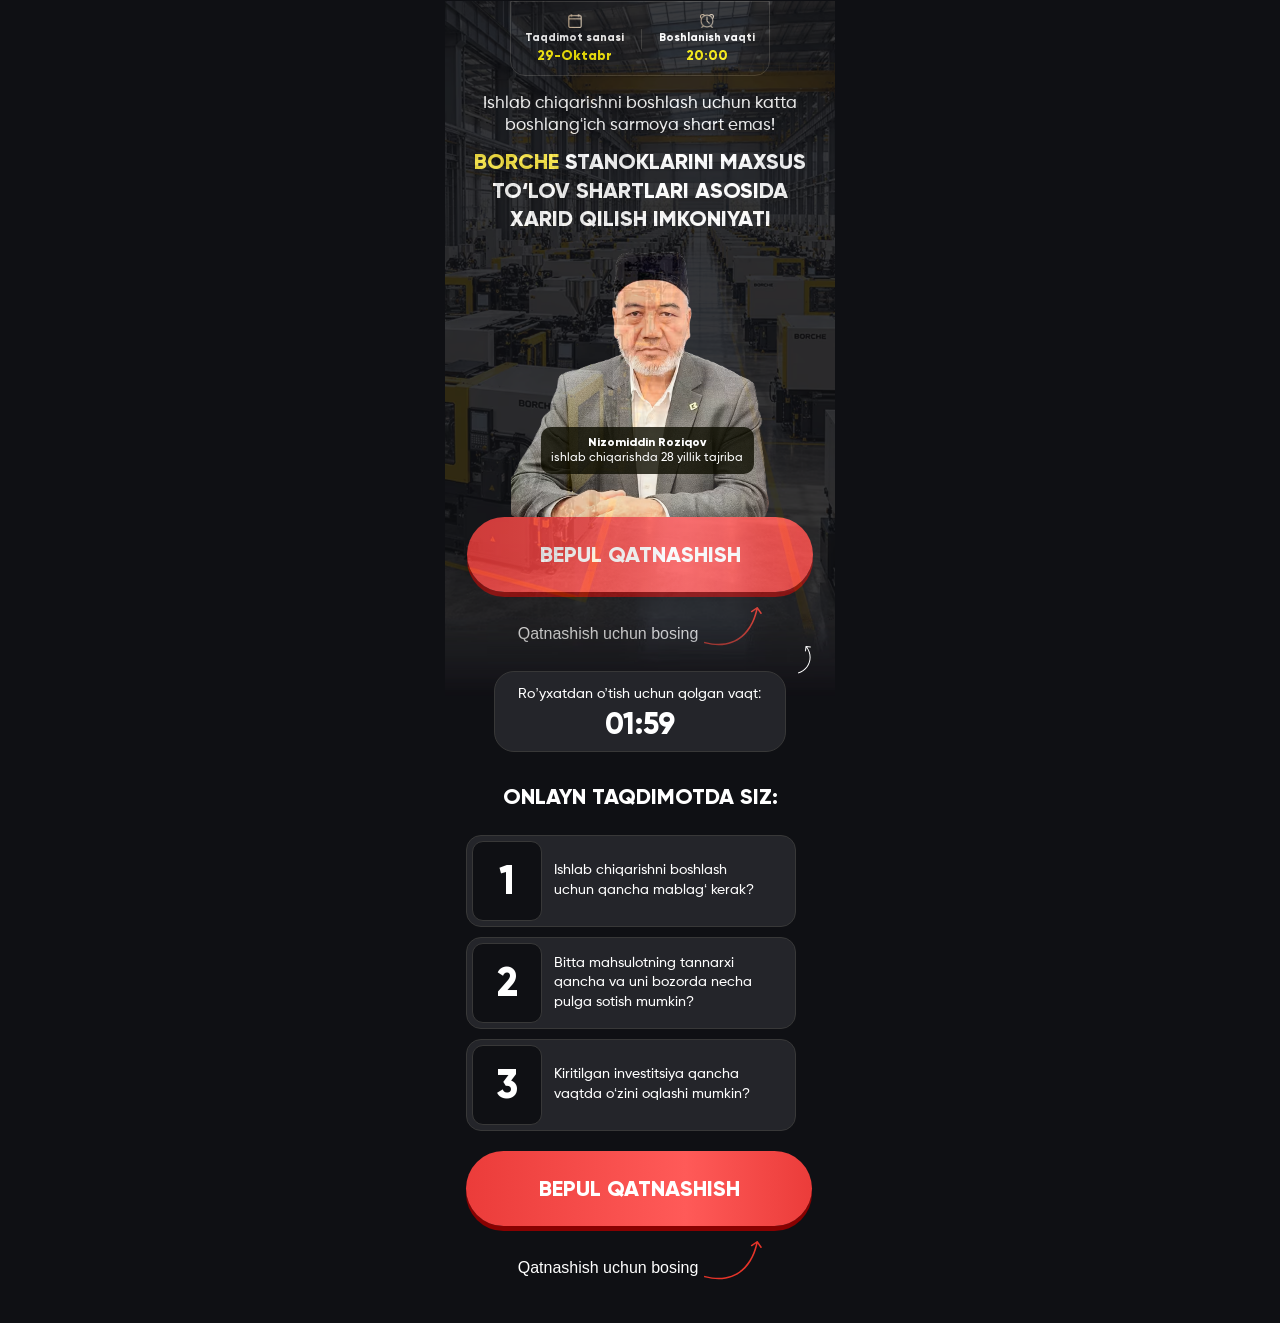
==== commit e333188f: "Add files via upload" ====
--- a/index.html
+++ b/index.html
@@ -478,6 +478,9 @@
                 shartlari asosida <br> xarid qilish imkoniyati
             </h1>
 
+            <img style="position: absolute; top: 0;" src="./images/bg.avif" loading="lazy" decoding="async" width="390"
+                height="695" alt="bg">
+
 
 
             <div class="weibner__info">
@@ -489,6 +492,15 @@
             <a class="webinar__button registerBtn" style="margin-bottom: 30px;" href="https://t.me/+utzcUWfzJ21kM2Qy">
                 BEPUL QATNASHISH
             </a>
+
+            <div style="display: flex; align-items: center; gap: 6px; justify-content: center; color: white;">
+                <p style="font-weight: 400; font-size: 16px; line-height: 100%; font-family: Inter, sans-serif; ">Qatnashish uchun bosing</p>
+                <svg style="margin-top: -15px;" width="58" height="39" viewBox="0 0 58 39" fill="none" xmlns="http://www.w3.org/2000/svg">
+                    <path
+                        d="M0.938717 34.8966C0.537826 34.7924 0.128363 35.0329 0.0241554 35.4338C-0.0800517 35.8347 0.160457 36.2442 0.561348 36.3484L0.750033 35.6225L0.938717 34.8966ZM0.750033 35.6225L0.561348 36.3484C17.3085 40.7016 29.711 37.2829 38.4108 29.9757C47.0755 22.6981 51.9697 11.6462 53.9154 0.883501L53.1773 0.750081L52.4393 0.616662C50.5334 11.1594 45.7594 21.8446 37.446 28.8271C29.1678 35.7802 17.2823 39.145 0.938717 34.8966L0.750033 35.6225ZM53.7936 0.322551C53.5574 -0.0177732 53.0901 -0.10225 52.7498 0.133868L47.2039 3.98163C46.8636 4.21775 46.7791 4.68505 47.0152 5.02538C47.2513 5.3657 47.7186 5.45018 48.059 5.21406L52.9887 1.79382L56.4089 6.72353C56.645 7.06385 57.1123 7.14833 57.4526 6.91221C57.793 6.67609 57.8774 6.20879 57.6413 5.86847L53.7936 0.322551Z"
+                        fill="#E63429" />
+                </svg>
+            </div>
             <div class="webinar__countdown">
                 <div class="webinar__countdown-content">
                     <p class="webinar__countdown-label">Ro’yxatdan o’tish uchun qolgan vaqt:</p>
@@ -528,20 +540,26 @@
                 </ul>
 
 
-                <a style="max-width: 346px !important; width: 100%; "
-                    href="https://t.me/+utzcUWfzJ21kM2Qy">
-
-                    <button class="webinar__button registerBtn"
-                        style="margin-bottom: 30px; ">
+                <a style="max-width: 346px !important; width: 100%; " href="https://t.me/+utzcUWfzJ21kM2Qy">
+
+                    <button class="webinar__button registerBtn" style="margin-bottom: 30px; ">
                         BEPUL QATNASHISH
                     </button>
 
                 </a>
+                   <div style="display: flex; align-items: center; gap: 6px; justify-content: center; color: white;">
+                <p style="font-weight: 400; font-size: 16px; line-height: 100%; font-family: Inter, sans-serif; ">Qatnashish uchun bosing</p>
+                <svg style="margin-top: -15px;" width="58" height="39" viewBox="0 0 58 39" fill="none" xmlns="http://www.w3.org/2000/svg">
+                    <path
+                        d="M0.938717 34.8966C0.537826 34.7924 0.128363 35.0329 0.0241554 35.4338C-0.0800517 35.8347 0.160457 36.2442 0.561348 36.3484L0.750033 35.6225L0.938717 34.8966ZM0.750033 35.6225L0.561348 36.3484C17.3085 40.7016 29.711 37.2829 38.4108 29.9757C47.0755 22.6981 51.9697 11.6462 53.9154 0.883501L53.1773 0.750081L52.4393 0.616662C50.5334 11.1594 45.7594 21.8446 37.446 28.8271C29.1678 35.7802 17.2823 39.145 0.938717 34.8966L0.750033 35.6225ZM53.7936 0.322551C53.5574 -0.0177732 53.0901 -0.10225 52.7498 0.133868L47.2039 3.98163C46.8636 4.21775 46.7791 4.68505 47.0152 5.02538C47.2513 5.3657 47.7186 5.45018 48.059 5.21406L52.9887 1.79382L56.4089 6.72353C56.645 7.06385 57.1123 7.14833 57.4526 6.91221C57.793 6.67609 57.8774 6.20879 57.6413 5.86847L53.7936 0.322551Z"
+                        fill="#E63429" />
+                </svg>
             </div>
-
-            <div class="webinar__products">
+            </div>
+
+            <!-- <div class="webinar__products">
                 <img class="webinar__logo" src="./images/logo.avif" loading="lazy" decoding="async" width="210"
-                    height="31" alt="logo">
+                    height="31" alt="logo"> -->
 
                 <!-- <div class="webiner___images-box">
                     <img class="webinar__product-image" src="./images/borche1.avif" loading="lazy" decoding="async"
@@ -550,15 +568,15 @@
                         width="349" height="219" alt="borche">
                 </div> -->
 
-                <p class="webinar__products-description" style="margin-bottom: 10px;">Qiymati 15.000$+ bo'lgan bonus
+                <!-- <p class="webinar__products-description" style="margin-bottom: 10px;">Qiymati 15.000$+ bo'lgan bonus
                     <br> va sovg'alar yutib olish imkoniyati
                 </p>
                 <p class="webinar__products-description">Tadbirkorlar uchun tayyorlangan <br> barcha takliflar va
                     bonuslarni onlayn <br> taqdimotimizda
                     bilib oling!</p>
-            </div>
-
-            <a class="webinar__button registerBtn" style="margin-bottom: 30px;" href="https://t.me/+utzcUWfzJ21kM2Qy">
+            </div> -->
+
+            <!-- <a class="webinar__button registerBtn" style="margin-bottom: 30px;" href="https://t.me/+utzcUWfzJ21kM2Qy">
                 BEPUL QATNASHISH
             </a>
 
@@ -584,7 +602,7 @@
                         birinchilardan
                         bo‘lib oling!</p>
                 </div>
-            </div>
+            </div> -->
         </section>
     </main>
 
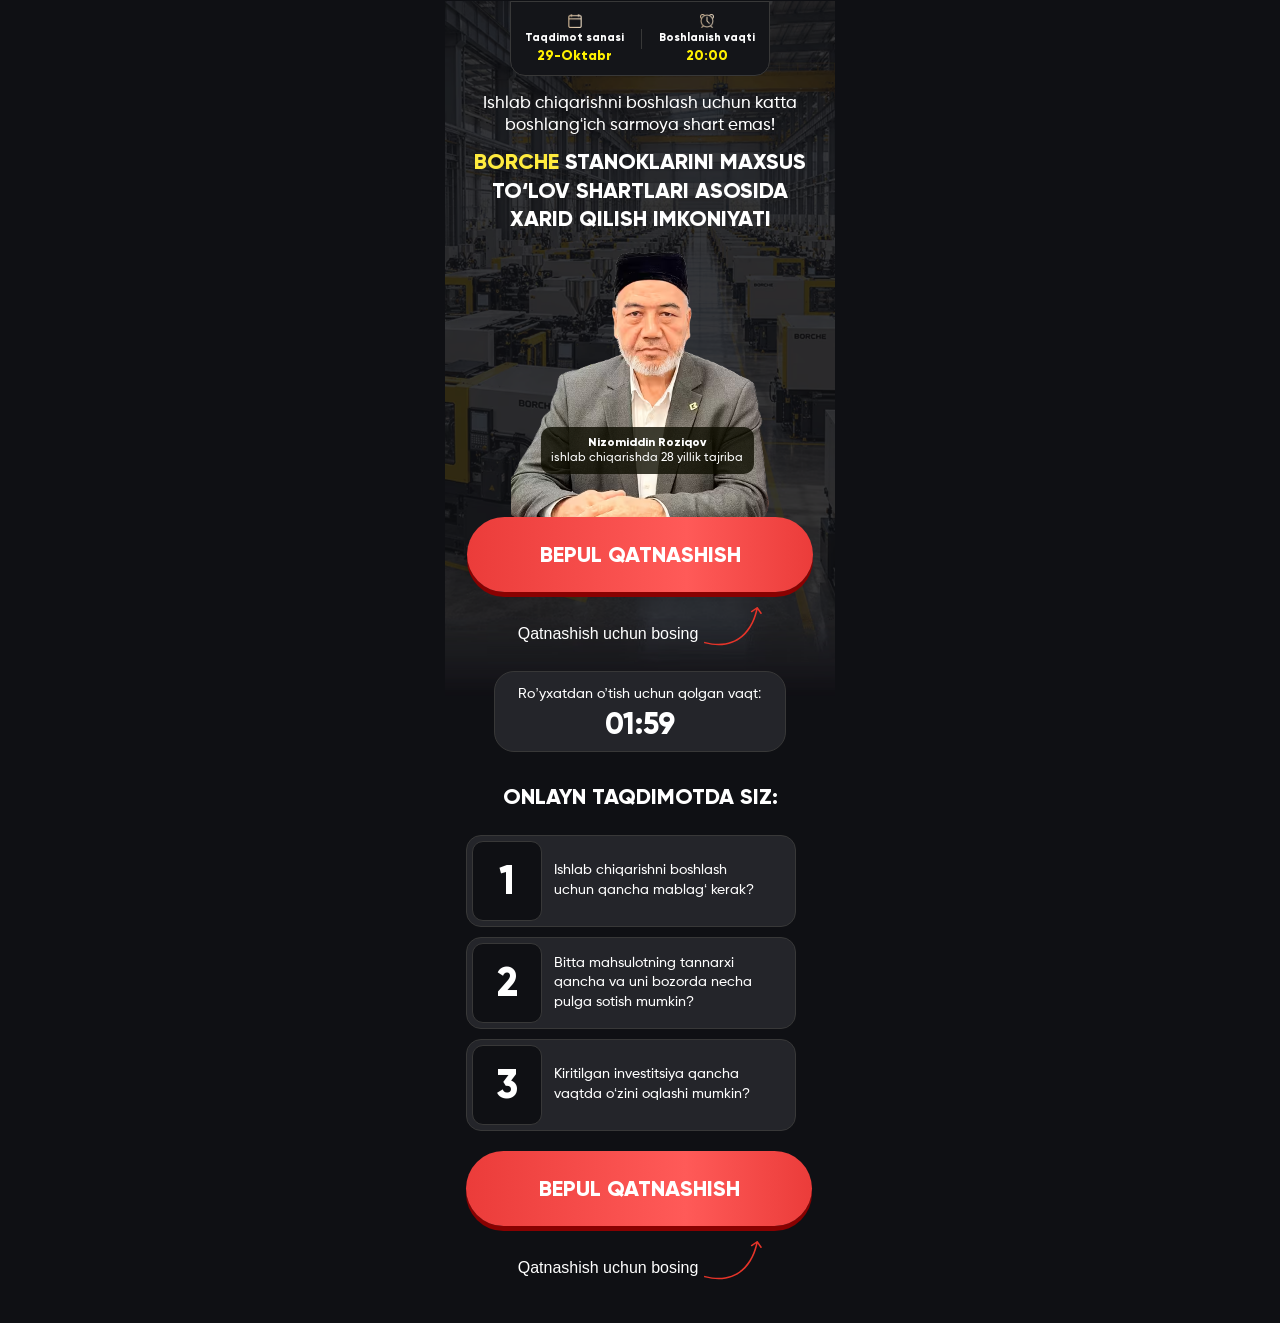
==== commit e35500a3: "Add files via upload" ====
--- a/index.html
+++ b/index.html
@@ -410,7 +410,7 @@
             }
 
             50% {
-                transform: translateY(-4px)
+                transform: translateY(-8px)
             }
         }
 
@@ -478,7 +478,7 @@
                 shartlari asosida <br> xarid qilish imkoniyati
             </h1>
 
-            <img style="position: absolute; top: 0;" src="./images/bg.avif" loading="lazy" decoding="async" width="390"
+            <img style="position: absolute; top: 0; z-index: -1;" src="./images/bg.avif" loading="lazy" decoding="async" width="390"
                 height="695" alt="bg">
 
 
@@ -506,11 +506,6 @@
                     <p class="webinar__countdown-label">Ro’yxatdan o’tish uchun qolgan vaqt:</p>
                     <p class="webinar__countdown-time timer" id="timer">02:00</p>
                 </div>
-                <svg width="13" height="28" viewBox="0 0 13 28" fill="none" xmlns="http://www.w3.org/2000/svg">
-                    <path
-                        d="M8.6533 1.31308L9.04727 1.0052V1.0052L8.6533 1.31308ZM8.6533 1.31308L9.04727 1.0052L8.41189 0.192163L8.01792 0.500044L7.62396 0.807925L8.25934 1.62096L8.6533 1.31308ZM0.131592 26.9902L0.2633 27.4726C11.8052 24.3209 16.4145 10.4324 9.04727 1.0052L8.6533 1.31308L8.25934 1.62096C15.1867 10.4853 10.8526 23.5444 -0.00011684 26.5079L0.131592 26.9902ZM8.0788 0.0037629C7.80471 -0.0298558 7.55526 0.165084 7.52164 0.439173L6.97379 4.9057C6.94018 5.17979 7.13511 5.42923 7.4092 5.46285C7.68329 5.49647 7.93274 5.30153 7.96636 5.02744L8.45333 1.0572L12.4236 1.54418C12.6977 1.57779 12.9471 1.38285 12.9807 1.10877C13.0144 0.834678 12.8194 0.585232 12.5453 0.551613L8.0788 0.0037629Z"
-                        fill="white" />
-                </svg>
             </div>
 
 
@@ -611,4 +606,4 @@
     <script defer src="./js/app.js"></script>
 </body>
 
-</html>+</html>
